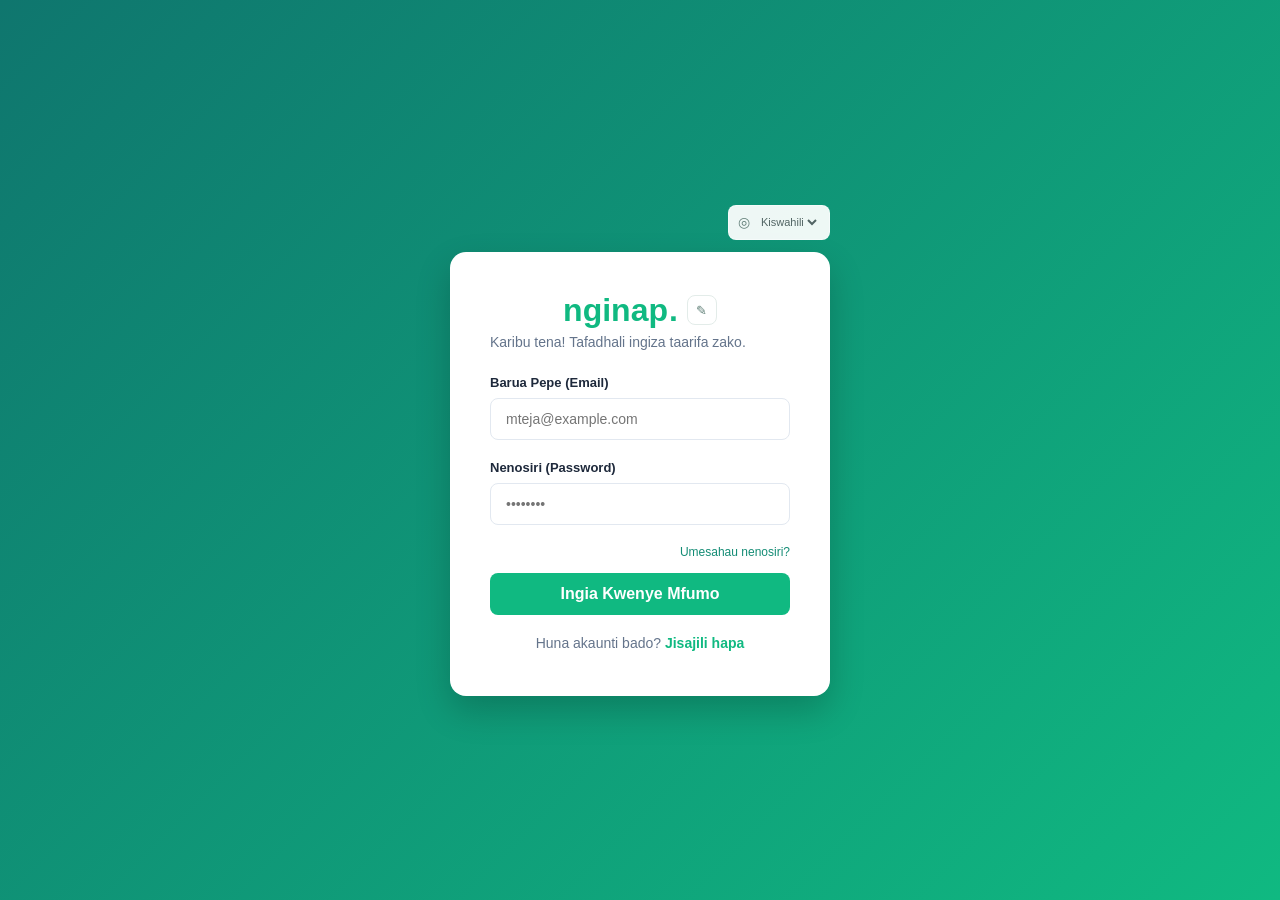
==== dashbord.html @ a38a0522 "first commit" ====
<!DOCTYPE html>
<html lang="sw">
<head>
    <meta charset="UTF-8">
    <meta name="viewport" content="width=device-width, initial-scale=1.0">
    <title>Usimamizi wa Guest House - Nginap</title>
    <link rel="stylesheet" href="style.css">
</head>
<body class="dashboard-body">
    <div class="app-layout">
        <aside class="sidebar">
            <div class="sidebar-top">
                <a class="sidebar-brand" href="#overview"><span class="brand-mark" data-brand-mark>N</span><span><span data-brand-name>nginap</span><small data-brand-category>GUEST HOUSE</small></span></a>
                <div class="sidebar-controls">
                    <button class="brand-edit-button" type="button" data-open-brand-dialog aria-label="Badilisha jina la guest house" title="Badilisha jina la guest house">✎</button>
                    <label class="language-switcher"><span aria-hidden="true">◎</span><select data-language-switch aria-label="Chagua lugha"><option value="sw">Kiswahili</option><option value="en">English</option></select></label>
                    <button id="menu-toggle" class="menu-toggle" type="button" aria-label="Fungua menyu" aria-controls="main-menu" aria-expanded="false">
                        <span></span><span></span><span></span>
                    </button>
                </div>
            </div>
            <p class="menu-caption">MENYU KUU</p>
            <nav id="main-menu" class="sidebar-menu" aria-label="Menyu kuu">
                <a class="nav-link active" href="#overview" data-view="overview"><span>⌂</span> Muhtasari</a>
                <a class="nav-link" href="#bookings" data-view="bookings"><span>▦</span> Booking</a>
                <a class="nav-link" href="#rooms" data-view="rooms"><span>▤</span> Vyumba</a>
                <a class="nav-link" href="#guests" data-view="guests"><span>♙</span> Wageni</a>
                <a class="nav-link" href="#reports" data-view="reports"><span>▥</span> Ripoti</a>
            </nav>
            <div class="sidebar-bottom">
                <div class="sidebar-help"><span>✦</span><strong>Usimamizi rahisi,<br>ukarimu bora.</strong></div>
                <button onclick="logout()" class="btn-logout"><span>↪</span> Toka kwenye mfumo</button>
            </div>
        </aside>

        <main class="main-content">
            <header class="top-navbar">
                <div class="mobile-brand"><span data-brand-name>nginap</span><span>.</span></div>
                <div class="welcome-copy"><span id="greeting">Hujambo 👋</span><small>Huu hapa muhtasari wa guest house yako.</small></div>
                <div class="user-profile"><div class="avatar">N</div><div class="user-info"><strong>Msimamizi</strong><small>Usimamizi</small></div></div>
            </header>

            <div id="dashboard-message" class="dashboard-message" role="status" aria-live="polite" hidden></div>

            <section class="view-panel active" id="view-overview">
                <div class="page-heading">
                    <div><span class="eyebrow">DASHBOARD</span><h1>Muhtasari</h1><p>Angalia hali ya shughuli za guest house yako.</p></div>
                    <button class="btn-create" type="button" data-action="new-booking"><span>＋</span> Booking mpya</button>
                </div>
                <div class="dashboard-summary">
                    <article class="summary-card"><div class="stat-icon teal">▤</div><div><span>Vyumba vyote</span><strong id="room-count">—</strong></div><small id="room-stat-note">Vilivyosajiliwa</small></article>
                    <article class="summary-card"><div class="stat-icon green">✓</div><div><span>Vyumba vilivyo wazi</span><strong id="available-count">—</strong></div><small>Viko tayari kupokea wageni</small></article>
                    <article class="summary-card"><div class="stat-icon amber">▦</div><div><span>Booking zinazoendelea</span><strong id="booking-count">—</strong></div><small>Hazijafanyiwa checkout</small></article>
                    <article class="summary-card"><div class="stat-icon violet">♙</div><div><span>Wageni waliosajiliwa</span><strong id="guest-count">—</strong></div><small>Jumla ya wageni</small></article>
                </div>
                <div class="section-heading"><div><h2>Booking za hivi karibuni</h2><p>Muhtasari wa nafasi zilizowekwa</p></div><button class="text-button" data-navigate="bookings">Tazama zote <span>→</span></button></div>
                <div id="recent-bookings" class="data-card"></div>
                <div class="section-heading room-heading"><div><h2>Vyumba</h2><p>Hali ya vyumba vyako kwa sasa</p></div><button class="text-button" data-navigate="rooms">Simamia vyumba <span>→</span></button></div>
                <div id="overview-rooms" class="overview-room-grid"></div>
            </section>

            <section class="view-panel" id="view-bookings">
                <div class="page-heading">
                    <div><span class="eyebrow">USIMAMIZI</span><h1>Bookings</h1><p>Fuatilia nafasi na malazi ya wageni.</p></div>
                    <button class="btn-create" data-action="new-booking"><span>＋</span> Booking mpya</button>
                </div>
                <div class="toolbar">
                    <label class="search-control"><span>⌕</span><input class="search-input" data-search="bookings" type="search" placeholder="Tafuta mgeni au chumba..."></label>
                    <select id="booking-status-filter" class="select-control" aria-label="Chuja booking kwa hali">
                        <option value="">Hali zote</option><option>Confirmed</option><option>Checked-In</option><option>Completed</option><option>Cancelled</option>
                    </select>
                </div>
                <div id="bookings-table" class="data-card table-card"></div>
            </section>

            <section class="view-panel" id="view-rooms">
                <div class="page-heading">
                    <div><span class="eyebrow">MALAZI</span><h1>Vyumba</h1><p>Ongeza vyumba na sasisha taarifa zake.</p></div>
                    <button class="btn-create" data-action="new-room"><span>＋</span> Ongeza chumba</button>
                </div>
                <div class="toolbar">
                    <label class="search-control"><span>⌕</span><input class="search-input" data-search="rooms" type="search" placeholder="Tafuta namba au aina ya chumba..."></label>
                    <select id="room-status-filter" class="select-control" aria-label="Chuja vyumba kwa hali"><option value="">Vyumba vyote</option><option value="available">Vilivyo wazi</option><option value="occupied">Vilivyochukuliwa</option></select>
                </div>
                <div id="rooms-grid" class="rooms-grid"></div>
            </section>

            <section class="view-panel" id="view-guests">
                <div class="page-heading">
                    <div><span class="eyebrow">WATEJA</span><h1>Wageni</h1><p>Taarifa za wageni waliosajiliwa kwenye mfumo.</p></div>
                    <button class="btn-create" data-action="new-guest"><span>＋</span> Sajili mgeni</button>
                </div>
                <div class="toolbar"><label class="search-control"><span>⌕</span><input class="search-input" data-search="guests" type="search" placeholder="Tafuta jina, simu au barua pepe..."></label></div>
                <div id="guests-table" class="data-card table-card"></div>
            </section>

            <section class="view-panel" id="view-reports">
                <div class="page-heading">
                    <div><span class="eyebrow">UCHAMBUZI</span><h1>Ripoti</h1><p>Chunguza bookings kwa siku, wiki, mwezi au mwaka.</p></div>
                    <button id="download-report" class="btn-create" type="button"><span>↓</span> Pakua PDF</button>
                </div>
                <div class="report-filters data-card">
                    <label for="report-period">Kipindi cha ripoti</label>
                    <select id="report-period" class="select-control">
                        <option value="daily">Siku</option><option value="weekly">Wiki</option>
                        <option value="monthly" selected>Mwezi</option><option value="yearly">Mwaka</option>
                    </select>
                    <label for="report-date">Chagua tarehe</label>
                    <input id="report-date" class="select-control" type="date">
                    <span id="report-range" class="report-range"></span>
                </div>
                <div id="report-message" class="dashboard-message report-message" role="status" aria-live="polite" hidden></div>
                <div class="dashboard-summary report-summary">
                    <article class="summary-card"><div class="stat-icon teal">▦</div><div><span>Jumla ya bookings</span><strong id="report-booking-count">—</strong></div><small>Kwa kipindi kilichochaguliwa</small></article>
                    <article class="summary-card"><div class="stat-icon violet">♙</div><div><span>Wageni tofauti</span><strong id="report-guest-count">—</strong></div><small>Waliofanya booking</small></article>
                    <article class="summary-card"><div class="stat-icon green">↗</div><div><span>Thamani ya booking zisizoghairiwa</span><strong id="report-value">—</strong></div><small>Thamani ya nafasi, si malipo yaliyothibitishwa</small></article>
                    <article class="summary-card"><div class="stat-icon amber">✓</div><div><span>Booking zilizokamilika</span><strong id="report-completed-count">—</strong></div><small>Checkout imefanyika</small></article>
                </div>
                <section class="report-chart-card data-card">
                    <div class="section-heading"><div><h2>Shughuli kwa kipindi</h2><p>Idadi ya booking katika kila siku au mwezi</p></div><span class="chart-legend"><i></i> Bookings</span></div>
                    <div id="report-chart" class="report-chart" aria-label="Chati ya bookings"></div>
                </section>
                <div class="section-heading"><div><h2>Bookings za kipindi</h2><p>Rekodi zote zinazoingia kwenye tarehe ulizochagua.</p></div></div>
                <div id="report-bookings" class="data-card table-card"></div>
            </section>

            <footer class="app-footer"><span>nginap.</span> Mfumo wa usimamizi wa malazi <span id="footer-date"></span></footer>
        </main>
    </div>

    <dialog id="record-dialog" class="booking-dialog">
        <form id="record-form">
            <div class="dialog-heading"><div><span id="dialog-eyebrow" class="eyebrow">TAARIFA</span><h2 id="dialog-title">Ongeza taarifa</h2><p id="dialog-description"></p></div><button class="dialog-close" type="button" data-close-dialog aria-label="Funga">×</button></div>
            <div id="dialog-fields" class="form-grid"></div>
            <p id="form-message" class="msg" role="alert"></p>
            <div class="dialog-actions"><button class="filter-btn" type="button" data-close-dialog>Ghairi</button><button id="form-submit" class="btn-create" type="submit">Hifadhi</button></div>
        </form>
    </dialog>
    <dialog id="detail-dialog" class="booking-dialog detail-dialog">
        <div class="dialog-heading"><div><span class="eyebrow">TAARIFA ZA KINA</span><h2 id="detail-title">Taarifa</h2></div><button class="dialog-close" type="button" data-close-detail aria-label="Funga">×</button></div>
        <div id="detail-content" class="detail-grid"></div>
        <div class="dialog-actions"><button class="btn-create" type="button" data-close-detail>Funga</button></div>
    </dialog>

    <script src="brand.js"></script>
    <script src="i18n.js"></script>
    <script src="api.js"></script>
    <script>
        if (!localStorage.getItem('token')) window.location.replace('index.html');

        const state = { rooms: [], bookings: [], guests: [] };
        const dialog = document.getElementById('record-dialog');
        const recordForm = document.getElementById('record-form');
        const messageBox = document.getElementById('dashboard-message');
        let currentReport = null;
        let reportRequestId = 0;
        let formMode = '';
        let editingId = null;
        let busy = false;

        const escapeHtml = (value) => String(value ?? '').replace(/[&<>"']/g, (char) => ({
            '&': '&amp;', '<': '&lt;', '>': '&gt;', '"': '&quot;', "'": '&#39;'
        })[char]);
        const money = (value) => Number(value || 0).toLocaleString(window.getAppLanguage() === 'en' ? 'en-TZ' : 'sw-TZ');
        const date = (value) => new Date(value).toLocaleDateString(window.getAppLanguage() === 'en' ? 'en-TZ' : 'sw-TZ', { day: 'numeric', month: 'short', year: 'numeric' });
        const roomFor = (id) => state.rooms.find((room) => room.id === id);
        const guestFor = (booking) => booking.customer || state.guests.find((guest) => guest.id === booking.customer_id);
        const activeBooking = (booking) => !['Completed', 'Cancelled'].includes(booking.status);

        function notify(message, isError = false) {
            messageBox.textContent = message;
            messageBox.classList.toggle('error', isError);
            messageBox.hidden = !message;
            if (message && !isError) window.setTimeout(() => { messageBox.hidden = true; }, 4500);
        }

        function showView(name) {
            document.querySelectorAll('.view-panel').forEach((panel) => panel.classList.toggle('active', panel.id === `view-${name}`));
            document.querySelectorAll('.nav-link').forEach((link) => link.classList.toggle('active', link.dataset.view === name));
            if (location.hash !== `#${name}`) history.replaceState(null, '', `#${name}`);
            closeMobileMenu();
        }

        const sidebar = document.querySelector('.sidebar');
        const menuToggle = document.getElementById('menu-toggle');

        function closeMobileMenu() {
            sidebar.classList.remove('menu-open');
            menuToggle.setAttribute('aria-expanded', 'false');
            menuToggle.setAttribute('aria-label', window.getAppLanguage() === 'en' ? 'Open menu' : 'Fungua menyu');
        }

        menuToggle.addEventListener('click', () => {
            const isOpen = sidebar.classList.toggle('menu-open');
            menuToggle.setAttribute('aria-expanded', String(isOpen));
            menuToggle.setAttribute('aria-label', window.getAppLanguage() === 'en'
                ? (isOpen ? 'Close menu' : 'Open menu')
                : (isOpen ? 'Funga menyu' : 'Fungua menyu'));
        });

        document.addEventListener('keydown', (event) => {
            if (event.key === 'Escape') closeMobileMenu();
        });

        document.addEventListener('click', (event) => {
            if (!sidebar.contains(event.target)) closeMobileMenu();
        });

        function tableMarkup(headers, rows, empty) {
            if (!rows.length) return `<div class="empty-state"><span>⌕</span><strong>${empty}</strong></div>`;
            return `<div class="table-scroll"><table><thead><tr>${headers.map((item) => `<th>${item}</th>`).join('')}</tr></thead><tbody>${rows.join('')}</tbody></table></div>`;
        }

        function statusBadge(status) {
            const classes = { Confirmed: 'badge-blue', 'Checked-In': 'badge-green', Completed: 'badge-gray', Cancelled: 'badge-red' };
            const labels = { Confirmed: 'Imethibitishwa', 'Checked-In': 'Mgeni ameingia', Completed: 'Imekamilika', Cancelled: 'Imeghairiwa' };
            return `<span class="status-badge ${classes[status] || 'badge-gray'}"><i></i>${labels[status] || escapeHtml(status)}</span>`;
        }

        function renderOverview() {
            document.getElementById('room-count').textContent = state.rooms.length;
            document.getElementById('available-count').textContent = state.rooms.filter((room) => room.is_available).length;
            document.getElementById('booking-count').textContent = state.bookings.filter(activeBooking).length;
            document.getElementById('guest-count').textContent = state.guests.length;
            const recent = [...state.bookings].sort((a, b) => new Date(b.check_in_date) - new Date(a.check_in_date)).slice(0, 5);
            document.getElementById('recent-bookings').innerHTML = tableMarkup(
                ['MGENI', 'CHUMBA', 'TAREHE', 'JUMLA', 'HALI'],
                recent.map((booking) => {
                    const guest = guestFor(booking);
                    const room = roomFor(booking.room_id);
                    return `<tr><td><span class="person-cell"><span class="table-avatar">${escapeHtml((guest?.full_name || 'M')[0].toUpperCase())}</span><span><strong>${escapeHtml(guest?.full_name || 'Mgeni')}</strong><small>${escapeHtml(guest?.phone_number || '')}</small></span></span></td><td>${escapeHtml(room?.room_number || '—')}</td><td>${date(booking.check_in_date)} – ${date(booking.check_out_date)}</td><td>${money(booking.total_price)}</td><td>${statusBadge(booking.status)}</td></tr>`;
                }), 'Bado hakuna booking zilizosajiliwa.'
            );
            const list = state.rooms.slice(0, 4);
            document.getElementById('overview-rooms').innerHTML = list.length ? list.map((room) => `
                <article class="overview-room-card"><div class="room-art">⌂</div><div class="room-card-copy"><span class="room-type">${escapeHtml(room.room_type)}</span><h3>Chumba ${escapeHtml(room.room_number)}</h3><p>${money(room.price_per_night)} <small>/ usiku</small></p><span class="availability-pill ${room.is_available ? 'is-open' : 'is-busy'}"><i></i>${room.is_available ? 'Kipo wazi' : 'Kimechukuliwa'}</span></div></article>
            `).join('') : '<div class="empty-state"><strong>Hakuna vyumba vilivyosajiliwa bado.</strong></div>';
        }

        function renderBookings() {
            const query = document.querySelector('[data-search="bookings"]').value.trim().toLocaleLowerCase();
            const status = document.getElementById('booking-status-filter').value;
            const filtered = state.bookings.filter((booking) => {
                const guest = guestFor(booking);
                const room = roomFor(booking.room_id);
                return (!status || booking.status === status) && (!query ||
                    (guest?.full_name || '').toLocaleLowerCase().includes(query) ||
                    (room?.room_number || '').toLocaleLowerCase().includes(query));
            }).sort((a, b) => new Date(b.check_in_date) - new Date(a.check_in_date));
            document.getElementById('bookings-table').innerHTML = tableMarkup(
                ['MGENI', 'CHUMBA', 'KUINGIA / KUTOKA', 'JUMLA', 'HALI', 'KITENDO'],
                filtered.map((booking) => {
                    const guest = guestFor(booking);
                    const room = roomFor(booking.room_id);
                    return `<tr><td><span class="person-cell"><span class="table-avatar">${escapeHtml((guest?.full_name || 'M')[0].toUpperCase())}</span><span><strong>${escapeHtml(guest?.full_name || 'Mgeni')}</strong><small>${escapeHtml(guest?.phone_number || '')}</small></span></span></td><td>${escapeHtml(room?.room_number || '—')}<small class="cell-subtitle">${escapeHtml(room?.room_type || '')}</small></td><td>${date(booking.check_in_date)}<small class="cell-subtitle">hadi ${date(booking.check_out_date)}</small></td><td>${money(booking.total_price)}</td><td>${statusBadge(booking.status)}</td><td>${activeBooking(booking) ? `<button class="action-button" data-checkout="${booking.id}">Checkout</button>` : '<span class="muted">—</span>'}</td></tr>`;
                }), 'Hakuna booking inayolingana na utafutaji.'
            );
        }

        function renderRooms() {
            const query = document.querySelector('[data-search="rooms"]').value.trim().toLocaleLowerCase();
            const filter = document.getElementById('room-status-filter').value;
            const rooms = state.rooms.filter((room) =>
                (!filter || (filter === 'available' ? room.is_available : !room.is_available)) &&
                (!query || room.room_number.toLocaleLowerCase().includes(query) || room.room_type.toLocaleLowerCase().includes(query))
            );
            document.getElementById('rooms-grid').innerHTML = rooms.length ? rooms.map((room) => `
                <article class="managed-room-card"><div class="room-art large">⌂<span class="room-number-tag">#${escapeHtml(room.room_number)}</span></div><div class="managed-room-body"><div class="room-title-line"><div><span class="room-type">${escapeHtml(room.room_type)}</span><h3>Chumba ${escapeHtml(room.room_number)}</h3></div><button class="icon-button" aria-label="Angalia chumba" data-view-room="${room.id}">⌕</button><button class="icon-button" aria-label="Hariri chumba" data-edit-room="${room.id}">✎</button></div><p class="room-description">${escapeHtml(room.description || 'Chumba cha wageni')}</p><div class="room-bottom-line"><span class="room-price">${money(room.price_per_night)} <small>/ usiku</small></span><span class="availability-pill ${room.is_available ? 'is-open' : 'is-busy'}"><i></i>${room.is_available ? 'Kipo wazi' : 'Kimechukuliwa'}</span></div><button class="delete-link" data-delete-room="${room.id}" ${state.bookings.some((booking) => booking.room_id === room.id) ? 'disabled title="Chumba kina historia ya booking"' : ''}>Futa chumba</button></div></article>
            `).join('') : '<div class="empty-state"><strong>Hakuna chumba kinacholingana na utafutaji.</strong></div>';
        }

        function renderGuests() {
            const query = document.querySelector('[data-search="guests"]').value.trim().toLocaleLowerCase();
            const guests = state.guests.filter((guest) => [guest.full_name, guest.phone_number, guest.email, guest.id_number].some((value) => (value || '').toLocaleLowerCase().includes(query)));
            document.getElementById('guests-table').innerHTML = tableMarkup(
                ['MGENI', 'SIMU', 'BARUA PEPE', 'KITAMBULISHO', 'ANAKOTOKA', 'KITENDO'],
                guests.map((guest) => `<tr><td><span class="person-cell"><span class="table-avatar">${escapeHtml(guest.full_name[0].toUpperCase())}</span><span><strong>${escapeHtml(guest.full_name)}</strong><small>Mgeni #${guest.id}</small></span></span></td><td>${escapeHtml(guest.phone_number)}</td><td>${escapeHtml(guest.email || '—')}</td><td>${escapeHtml(guest.id_number || '—')}</td><td>${escapeHtml(guest.origin || '—')}</td><td><button class="icon-button" aria-label="Angalia mgeni" data-view-guest="${guest.id}">⌕</button> <button class="icon-button" aria-label="Hariri mgeni" data-edit-guest="${guest.id}">✎</button> <button class="delete-link" data-delete-guest="${guest.id}" ${state.bookings.some((booking) => booking.customer_id === guest.id) ? 'disabled title="Mgeni ana historia ya booking"' : ''}>Futa</button></td></tr>`),
                'Bado hakuna wageni waliosajiliwa.'
            );
        }

        function reportPeriodName(period) {
            return {
                daily: window.getAppLanguage() === 'en' ? 'Day' : 'Siku',
                weekly: window.getAppLanguage() === 'en' ? 'Week' : 'Wiki',
                monthly: window.getAppLanguage() === 'en' ? 'Month' : 'Mwezi',
                yearly: window.getAppLanguage() === 'en' ? 'Year' : 'Mwaka'
            }[period];
        }

        function renderReport(report) {
            currentReport = report;
            const summary = report.summary;
            document.getElementById('report-range').textContent =
                `${reportPeriodName(report.period)}: ${date(report.date_from)} – ${date(report.date_to)}`;
            document.getElementById('report-booking-count').textContent = summary.booking_count;
            document.getElementById('report-guest-count').textContent = summary.guest_count;
            document.getElementById('report-value').textContent = money(summary.booking_value);
            document.getElementById('report-completed-count').textContent = summary.completed_count;

            const maxCount = Math.max(...report.series.map((point) => point.booking_count), 1);
            document.getElementById('report-chart').innerHTML = report.series.map((point) => {
                const height = point.booking_count ? Math.max(5, Math.round(point.booking_count / maxCount * 100)) : 2;
                const label = report.period === 'yearly'
                    ? new Date(`${point.label}-01T00:00:00`).toLocaleDateString(window.getAppLanguage() === 'en' ? 'en-TZ' : 'sw-TZ', { month: 'short' })
                    : report.period === 'daily'
                        ? (window.getAppLanguage() === 'en' ? 'Day' : 'Siku')
                        : new Date(`${point.label}T00:00:00`).toLocaleDateString(window.getAppLanguage() === 'en' ? 'en-TZ' : 'sw-TZ', { day: 'numeric' });
                return `<div class="chart-column" title="${escapeHtml(point.label)}: ${point.booking_count} booking, thamani ${money(point.booking_value)}"><strong>${point.booking_count || ''}</strong><div class="chart-track"><span style="height:${height}%"></span></div><small>${escapeHtml(label)}</small></div>`;
            }).join('');

            document.getElementById('report-bookings').innerHTML = tableMarkup(
                ['TAREHE YA KUINGIA', 'MGENI', 'SIMU', 'CHUMBA', 'HALI', 'THAMANI'],
                report.bookings.map((booking) => `<tr><td>${date(booking.check_in_date)}<small class="cell-subtitle">Hadi ${date(booking.check_out_date)}</small></td><td><strong>${escapeHtml(booking.guest_name)}</strong></td><td>${escapeHtml(booking.guest_phone)}</td><td>${escapeHtml(booking.room_number)}<small class="cell-subtitle">${escapeHtml(booking.room_type)}</small></td><td>${statusBadge(booking.status)}</td><td>${money(booking.total_price)}</td></tr>`),
                'Hakuna booking katika kipindi hiki.'
            );
        }

        async function loadReport() {
            const requestId = ++reportRequestId;
            const period = document.getElementById('report-period').value;
            const referenceDate = document.getElementById('report-date').value;
            const message = document.getElementById('report-message');
            currentReport = null;
            document.getElementById('download-report').disabled = true;
            message.hidden = true;
            document.getElementById('report-bookings').innerHTML = '<div class="empty-state"><strong>Inapakia ripoti...</strong></div>';
            try {
                const report = await apiRequest(`/reports/?period=${encodeURIComponent(period)}&reference_date=${encodeURIComponent(referenceDate)}`);
                if (requestId === reportRequestId) {
                    renderReport(report);
                    document.getElementById('download-report').disabled = false;
                }
            } catch (error) {
                if (requestId !== reportRequestId) return;
                message.textContent = error.message;
                message.classList.add('error');
                message.hidden = false;
                document.getElementById('download-report').disabled = true;
                document.getElementById('report-bookings').innerHTML = '<div class="empty-state"><strong>Imeshindikana kupakia ripoti.</strong></div>';
            }
        }

        function renderAll() {
            renderOverview();
            renderBookings();
            renderRooms();
            renderGuests();
        }

        async function loadData() {
            try {
                const [rooms, bookings, guests] = await Promise.all([
                    apiRequest('/rooms/?limit=100'),
                    apiRequest('/bookings/?limit=100'),
                    apiRequest('/customers/?limit=100')
                ]);
                state.rooms = rooms;
                state.bookings = bookings;
                state.guests = guests;
                renderAll();
                if (document.getElementById('view-reports').classList.contains('active')) loadReport();
            } catch (error) {
                notify(error.message, true);
                document.querySelectorAll('.data-card').forEach((element) => {
                    if (!element.innerHTML.trim()) element.innerHTML = '<div class="empty-state"><strong>Imeshindikana kupakia taarifa.</strong></div>';
                });
            }
        }

        const field = (name, label, type = 'text', value = '', required = false, options = null) => {
            const id = `field-${name}`;
            const attr = required ? 'required' : '';
            const control = options
                ? `<select id="${id}" name="${name}" ${attr}>${options.map((item) => `<option value="${escapeHtml(item.value)}" ${String(item.value) === String(value) ? 'selected' : ''}>${escapeHtml(item.label)}</option>`).join('')}</select>`
                : `<input id="${id}" name="${name}" type="${type}" value="${escapeHtml(value)}" ${attr} ${type === 'number' ? 'min="0" step="0.01"' : ''}>`;
            return `<div class="input-group"><label for="${id}">${label}</label>${control}</div>`;
        };

        function openForm(mode, record = null) {
            formMode = mode;
            editingId = record?.id ?? null;
            const fields = document.getElementById('dialog-fields');
            const title = document.getElementById('dialog-title');
            const description = document.getElementById('dialog-description');
            document.getElementById('form-message').textContent = '';
            recordForm.reset();
            if (mode === 'room') {
                title.textContent = record ? 'Hariri chumba' : 'Ongeza chumba';
                description.textContent = 'Jaza taarifa za chumba na bei ya malazi.';
                fields.innerHTML = field('room_number', 'Namba ya chumba', 'text', record?.room_number || '', true)
                    + field('room_type', 'Aina ya chumba', 'text', record?.room_type || '', true)
                    + field('price_per_night', 'Bei kwa usiku', 'number', record?.price_per_night ?? '', true)
                    + field('description', 'Maelezo', 'text', record?.description || '')
                    + (record ? field('is_available', 'Hali ya upatikanaji', 'select', String(record.is_available), false, [{ value: 'true', label: 'Kipo wazi' }, { value: 'false', label: 'Kimechukuliwa' }]) : '');
            } else if (mode === 'guest') {
                title.textContent = record ? 'Hariri taarifa za mgeni' : 'Sajili mgeni';
                description.textContent = 'Weka taarifa za mawasiliano ya mgeni.';
                fields.innerHTML = field('full_name', 'Jina kamili', 'text', record?.full_name || '', true)
                    + field('phone_number', 'Namba ya simu', 'tel', record?.phone_number || '', true)
                    + field('email', 'Barua pepe', 'email', record?.email || '')
                    + field('id_number', 'Namba ya kitambulisho', 'text', record?.id_number || '')
                    + field('origin', 'Anakotoka', 'text', record?.origin || '')
                    + field('destination', 'Anakoelekea', 'text', record?.destination || '')
                    + field('occupation', 'Kazi', 'text', record?.occupation || '');
            } else if (mode === 'booking') {
                title.textContent = 'Booking mpya';
                description.textContent = 'Chagua mgeni, chumba na tarehe za kukaa.';
                const openRooms = state.rooms.filter((room) => room.is_available);
                fields.innerHTML = field('customer_id', 'Mgeni', 'select', '', true, state.guests.map((guest) => ({ value: guest.id, label: `${guest.full_name} · ${guest.phone_number}` })))
                    + field('room_id', 'Chumba', 'select', '', true, openRooms.map((room) => ({ value: room.id, label: `${room.room_number} · ${room.room_type} · ${money(room.price_per_night)} / usiku` })))
                    + field('check_in_date', 'Tarehe ya kuingia', 'date', '', true)
                    + field('check_out_date', 'Tarehe ya kutoka', 'date', '', true);
                if (!state.guests.length) document.getElementById('form-message').textContent = 'Sajili mgeni kwanza kabla ya kutengeneza booking.';
                if (!openRooms.length) document.getElementById('form-message').textContent = 'Hakuna chumba kilicho wazi kwa sasa.';
            }
            document.getElementById('form-submit').textContent = mode === 'booking' ? 'Hifadhi booking' : 'Hifadhi taarifa';
            dialog.showModal();
            const checkIn = document.getElementById('field-check_in_date');
            const checkOut = document.getElementById('field-check_out_date');
            if (checkIn && checkOut) {
                const today = new Date();
                const localToday = new Date(today.getTime() - today.getTimezoneOffset() * 60000).toISOString().slice(0, 10);
                checkIn.min = localToday;
                checkIn.addEventListener('change', () => { checkOut.min = checkIn.value; });
            }
        }

        async function submitForm(event) {
            event.preventDefault();
            const data = Object.fromEntries(new FormData(recordForm));
            const error = document.getElementById('form-message');
            if (busy) return;
            if (formMode === 'booking' && data.check_out_date <= data.check_in_date) {
                error.textContent = 'Tarehe ya kutoka lazima iwe baada ya tarehe ya kuingia.';
                return;
            }
            let path;
            let method;
            if (formMode === 'room') {
                path = `/rooms/${editingId || ''}`;
                method = editingId ? 'PUT' : 'POST';
                data.price_per_night = Number(data.price_per_night);
                if (editingId) data.is_available = data.is_available === 'true';
            } else if (formMode === 'guest') {
                path = `/customers/${editingId || ''}`;
                method = editingId ? 'PUT' : 'POST';
                for (const key of ['email', 'id_number', 'origin', 'destination', 'occupation']) data[key] = data[key] || null;
            } else {
                path = '/bookings/';
                method = 'POST';
                data.room_id = Number(data.room_id);
                data.customer_id = Number(data.customer_id);
                data.check_in_date += 'T12:00:00';
                data.check_out_date += 'T12:00:00';
            }
            busy = true;
            const submit = document.getElementById('form-submit');
            submit.disabled = true;
            submit.textContent = 'Inahifadhi...';
            try {
                await apiRequest(path, { method, body: JSON.stringify(data) });
                dialog.close();
                notify(formMode === 'booking' ? 'Booking imehifadhiwa kikamilifu.' : 'Taarifa zimehifadhiwa kikamilifu.');
                await loadData();
            } catch (requestError) {
                error.textContent = requestError.message;
            } finally {
                busy = false;
                submit.disabled = false;
                submit.textContent = formMode === 'booking' ? 'Hifadhi booking' : 'Hifadhi taarifa';
            }
        }

        async function deleteRecord(kind, id) {
            const isRoom = kind === 'room';
            const record = (isRoom ? state.rooms : state.guests).find((item) => item.id === id);
            const hasBookings = state.bookings.some((booking) => isRoom
                ? booking.room_id === id
                : booking.customer_id === id);
            if (hasBookings) {
                notify('Rekodi yenye historia ya booking haiwezi kufutwa.', true);
                return;
            }
            const label = isRoom ? `chumba ${record?.room_number}` : `mgeni ${record?.full_name}`;
            if (!window.confirm(`Una uhakika unataka kufuta ${label}?`)) return;
            try {
                await apiRequest(`/${isRoom ? 'rooms' : 'customers'}/${id}`, { method: 'DELETE' });
                notify(`${isRoom ? 'Chumba' : 'Mgeni'} amefutwa.`);
                await loadData();
            } catch (error) {
                notify(error.message, true);
            }
        }

        async function checkout(id) {
            if (!window.confirm('Unathibitisha kufanya checkout ya booking hii?')) return;
            try {
                await apiRequest(`/bookings/${id}/checkout`, { method: 'POST' });
                notify('Checkout imekamilika. Chumba sasa kipo wazi.');
                await loadData();
            } catch (error) {
                notify(error.message, true);
            }

            async function viewRecord(kind, id) {
                const isRoom = kind === 'room';
                try {
                    const record = await apiRequest(`/${isRoom ? 'rooms' : 'customers'}/${id}`);
                    const labels = isRoom
                        ? { room_number: 'Namba ya chumba', room_type: 'Aina ya chumba', price_per_night: 'Bei kwa usiku', is_available: 'Hali', description: 'Maelezo' }
                        : { full_name: 'Jina kamili', phone_number: 'Namba ya simu', email: 'Barua pepe', id_number: 'Kitambulisho', origin: 'Anakotoka', destination: 'Anakoelekea', occupation: 'Kazi' };
                    document.getElementById('detail-title').textContent = isRoom ? `Chumba ${record.room_number}` : record.full_name;
                    document.getElementById('detail-content').innerHTML = Object.entries(labels).map(([key, label]) => {
                        let value = record[key];
                        if (key === 'is_available') value = value ? 'Kipo wazi' : 'Kimechukuliwa';
                        if (key === 'price_per_night') value = `${money(value)} kwa usiku`;
                        return `<div class="detail-item"><span>${label}</span><strong>${escapeHtml(value || 'Haijawekwa')}</strong></div>`;
                    }).join('');
                    document.getElementById('detail-dialog').showModal();
                } catch (error) {
                    notify(error.message, true);
                }
            }
        }

        document.querySelectorAll('.nav-link').forEach((link) => link.addEventListener('click', () => {
            showView(link.dataset.view);
            if (link.dataset.view === 'reports') loadReport();
        }));
        document.querySelectorAll('[data-navigate]').forEach((button) => button.addEventListener('click', () => {
            showView(button.dataset.navigate);
            if (button.dataset.navigate === 'reports') loadReport();
        }));
        document.querySelectorAll('[data-action]').forEach((button) => button.addEventListener('click', () => {
            const action = button.dataset.action;
            if (action === 'new-room') openForm('room');
            if (action === 'new-guest') openForm('guest');
            if (action === 'new-booking') openForm('booking');
        }));
        document.querySelectorAll('[data-close-dialog]').forEach((button) => button.addEventListener('click', () => dialog.close()));
        document.querySelectorAll('[data-close-detail]').forEach((button) => button.addEventListener('click', () => document.getElementById('detail-dialog').close()));
        document.querySelectorAll('.search-input').forEach((input) => input.addEventListener('input', () => {
            if (input.dataset.search === 'rooms') renderRooms();
            if (input.dataset.search === 'guests') renderGuests();
            if (input.dataset.search === 'bookings') renderBookings();
        }));
        document.getElementById('booking-status-filter').addEventListener('change', renderBookings);
        document.getElementById('room-status-filter').addEventListener('change', renderRooms);
        document.getElementById('report-period').addEventListener('change', loadReport);
        document.getElementById('report-date').addEventListener('change', loadReport);
        document.querySelector('[data-language-switch]').addEventListener('change', (event) => {
            window.setAppLanguage(event.target.value);
            renderAll();
            if (currentReport) renderReport(currentReport);
            document.getElementById('footer-date').textContent = new Date().toLocaleDateString(window.getAppLanguage() === 'en' ? 'en-TZ' : 'sw-TZ', { day: 'numeric', month: 'long', year: 'numeric' });
        });
        document.getElementById('download-report').addEventListener('click', async () => {
            if (!currentReport) {
                notify('Chagua kipindi na subiri ripoti ipakie kabla ya kupakua.', true);
                return;
            }
            const period = document.getElementById('report-period').value;
            const referenceDate = document.getElementById('report-date').value;
            const button = document.getElementById('download-report');
            button.disabled = true;
            button.textContent = 'Inatengeneza PDF...';
            try {
                const filename = `nginap-ripoti-${period}-${currentReport.date_from}.pdf`;
                await apiDownload(`/reports/pdf?period=${encodeURIComponent(period)}&reference_date=${encodeURIComponent(referenceDate)}&language=${encodeURIComponent(window.getAppLanguage())}`, filename);
            } catch (error) {
                notify(error.message, true);
            } finally {
                button.disabled = false;
                button.innerHTML = '<span>↓</span> Pakua PDF';
            }
        });
        recordForm.addEventListener('submit', submitForm);
        document.addEventListener('click', (event) => {
            const target = event.target.closest('button');
            if (!target) return;
            if (target.dataset.checkout) checkout(Number(target.dataset.checkout));
            if (target.dataset.viewRoom) viewRecord('room', Number(target.dataset.viewRoom));
            if (target.dataset.viewGuest) viewRecord('guest', Number(target.dataset.viewGuest));
            if (target.dataset.editRoom) openForm('room', state.rooms.find((room) => room.id === Number(target.dataset.editRoom)));
            if (target.dataset.editGuest) openForm('guest', state.guests.find((guest) => guest.id === Number(target.dataset.editGuest)));
            if (target.dataset.deleteRoom) deleteRecord('room', Number(target.dataset.deleteRoom));
            if (target.dataset.deleteGuest) deleteRecord('guest', Number(target.dataset.deleteGuest));
        });

        function logout() {
            localStorage.removeItem('token');
            window.location.href = 'index.html';
        }
        window.logout = logout;
        const hour = new Date().getHours();
        document.getElementById('greeting').textContent = `${hour < 12 ? 'Habari za asubuhi' : hour < 18 ? 'Habari za mchana' : 'Habari za jioni'} 👋`;
        document.getElementById('footer-date').textContent = new Date().toLocaleDateString(window.getAppLanguage() === 'en' ? 'en-TZ' : 'sw-TZ', { day: 'numeric', month: 'long', year: 'numeric' });
        const initialView = location.hash.slice(1);
        const allowedViews = ['overview', 'bookings', 'rooms', 'guests', 'reports'];
        const selectedView = allowedViews.includes(initialView) ? initialView : 'overview';
        showView(selectedView);
        const localToday = new Date();
        document.getElementById('report-date').value = new Date(localToday.getTime() - localToday.getTimezoneOffset() * 60000).toISOString().slice(0, 10);
        loadData();
        if (selectedView === 'reports') loadReport();
    </script>
</body>
</html>
---- style.css ----
:root {
    --primary-green: #0f766e;
    --accent-green: #10b981;
    --bg-light: #f8fafc;
    --sidebar-bg: #ffffff;
    --text-dark: #1e293b;
    --text-muted: #64748b;
    --border-color: #e2e8f0;
}

* {
    box-sizing: border-box;
    margin: 0;
    padding: 0;
    font-family: 'Segoe UI', Tahoma, Geneva, Verdana, sans-serif;
}

/* Auth Pages (Login & Register) Style */
.auth-body {
    background: linear-gradient(135deg, #0f766e 0%, #10b981 100%);
    height: 100vh;
    display: flex;
    justify-content: center;
    align-items: center;
}

.auth-container {
    width: 100%;
    max-width: 420px;
    padding: 20px;
}

.auth-card {
    background: #ffffff;
    padding: 40px;
    border-radius: 16px;
    box-shadow: 0 15px 35px rgba(0, 0, 0, 0.2);
}

.brand-logo h2 {
    font-size: 32px;
    color: var(--text-dark);
    margin-bottom: 5px;
}

.brand-logo h2 span {
    color: var(--accent-green);
}

.brand-logo p {
    color: var(--text-muted);
    font-size: 14px;
    margin-bottom: 25px;
}

.input-group {
    margin-bottom: 20px;
}

.input-group label {
    display: block;
    font-size: 13px;
    font-weight: 600;
    color: var(--text-dark);
    margin-bottom: 8px;
}

.input-group input {
    width: 100%;
    padding: 12px 15px;
    border: 1px solid var(--border-color);
    border-radius: 8px;
    font-size: 14px;
    outline: none;
    transition: all 0.3s;
}

.input-group input:focus {
    border-color: var(--accent-green);
    box-shadow: 0 0 0 3px rgba(16, 185, 129, 0.1);
}

.btn-primary {
    width: 100%;
    padding: 12px;
    background-color: var(--accent-green);
    color: white;
    border: none;
    border-radius: 8px;
    font-size: 16px;
    font-weight: 600;
    cursor: pointer;
    transition: background 0.3s;
}

.btn-primary:hover {
    background-color: #059669;
}

.auth-footer {
    text-align: center;
    margin-top: 20px;
    font-size: 14px;
    color: var(--text-muted);
}

.auth-footer a {
    color: var(--accent-green);
    text-decoration: none;
    font-weight: 600;
}

.msg {
    color: #dc2626;
    text-align: center;
    margin-top: 15px;
    font-size: 14px;
}

/* Dashboard Layout Style (Kama kwenye picha) */
.dashboard-body {
    background-color: var(--bg-light);
    color: var(--text-dark);
}

.app-layout {
    display: flex;
    height: 100vh;
    overflow: hidden;
}

.sidebar {
    width: 240px;
    background: var(--sidebar-bg);
    border-right: 1px solid var(--border-color);
    display: flex;
    flex-direction: column;
}

.sidebar-brand {
    padding: 25px;
    font-size: 24px;
    font-weight: bold;
    color: var(--accent-green);
}

.sidebar-menu {
    list-style: none;
    padding: 0 15px;
    flex-grow: 1;
}

.sidebar-menu li {
    margin-bottom: 5px;
}

.sidebar-menu li a {
    display: block;
    padding: 12px 15px;
    color: var(--text-muted);
    text-decoration: none;
    border-radius: 8px;
    font-weight: 500;
    transition: 0.2s;
}

.sidebar-menu li.active a, .sidebar-menu li a:hover {
    background-color: #ecfdf5;
    color: var(--accent-green);
}

.sidebar-footer {
    padding: 20px;
    border-top: 1px solid var(--border-color);
}

.btn-logout {
    width: 100%;
    padding: 10px;
    background: #fee2e2;
    color: #dc2626;
    border: none;
    border-radius: 6px;
    cursor: pointer;
    font-weight: 600;
}

.main-content {
    flex-grow: 1;
    display: flex;
    flex-direction: column;
    overflow-y: auto;
    padding: 30px;
}

.top-navbar {
    display: flex;
    justify-content: space-between;
    align-items: center;
    margin-bottom: 25px;
}

.search-bar input {
    padding: 10px 15px;
    width: 300px;
    border: 1px solid var(--border-color);
    border-radius: 20px;
    background: #ffffff;
}

.user-profile {
    display: flex;
    align-items: center;
    gap: 15px;
}

.booking-header-section {
    display: flex;
    justify-content: space-between;
    align-items: center;
    margin-bottom: 20px;
}

.booking-title-area h2 {
    font-size: 24px;
    font-weight: bold;
}

.current-date {
    color: var(--text-muted);
    font-size: 14px;
}

.booking-actions {
    display: flex;
    gap: 10px;
    align-items: center;
}

.filter-btn, .filter-tab {
    padding: 8px 15px;
    border: 1px solid var(--border-color);
    background: white;
    border-radius: 6px;
    cursor: pointer;
    font-weight: 500;
}

.filter-tab.active {
    background: #ecfdf5;
    color: var(--accent-green);
    border-color: var(--accent-green);
}

.btn-create {
    background: var(--accent-green);
    color: white;
    border: none;
    padding: 9px 18px;
    border-radius: 6px;
    font-weight: 600;
    cursor: pointer;
}

/* Calendar Grid Styling */
.calendar-grid-container {
    background: white;
    border-radius: 12px;
    border: 1px solid var(--border-color);
    padding: 20px;
}

.calendar-timeline {
    display: grid;
    grid-template-columns: repeat(8, 1fr);
    gap: 10px;
    margin-bottom: 20px;
    border-bottom: 1px solid var(--border-color);
    padding-bottom: 15px;
}

.day-box {
    text-align: center;
    padding: 8px;
    border-radius: 8px;
}

.day-box span {
    display: block;
    font-size: 11px;
    color: var(--text-muted);
}

.day-box strong {
    font-size: 16px;
}

.day-box.active {
    background: var(--accent-green);
    color: white;
}

.day-box.active span {
    color: #e6f4ea;
}

.room-category-title {
    font-weight: bold;
    margin: 15px 0 10px 0;
    color: var(--text-muted);
    font-size: 14px;
}

.room-row {
    display: flex;
    align-items: center;
    gap: 15px;
    margin-bottom: 15px;
}

.room-info-card {
    width: 120px;
    padding: 10px;
    background: #f8fafc;
    border-radius: 8px;
    border: 1px solid var(--border-color);
}

.room-info-card h4 {
    font-size: 14px;
}

.room-info-card small {
    font-size: 11px;
    color: var(--text-muted);
}

.room-slots {
    display: flex;
    gap: 10px;
    flex-grow: 1;
}

.booking-card {
    padding: 10px;
    border-radius: 8px;
    font-size: 12px;
    flex: 1;
    min-width: 150px;
}

.booking-card.green {
    background: #ecfdf5;
    border: 1px solid #a7f3d0;
    color: #065f46;
}

.booking-card.yellow {
    background: #fef3c7;
    border: 1px solid #fde68a;
}

.booking-card.empty {
    background: #f1f5f9;
    border: 1px dashed var(--border-color);
    display: flex;
    justify-content: center;
    align-items: center;
    font-size: 18px;
    color: var(--text-muted);
    cursor: pointer;
    max-width: 50px;
}

.dashboard-summary {
    display: grid;
    grid-template-columns: repeat(3, minmax(0, 1fr));
    gap: 15px;
    margin-bottom: 20px;
}

.summary-card {
    display: flex;
    flex-direction: column;
    gap: 8px;
    padding: 18px 20px;
    background: #fff;
    border: 1px solid var(--border-color);
    border-radius: 10px;
}

.summary-card span,
.loading-message,
.empty-state,
.no-room-bookings {
    color: var(--text-muted);
}

.summary-card strong {
    font-size: 24px;
}

.dashboard-message {
    margin-bottom: 15px;
    padding: 12px 15px;
    color: #065f46;
    background: #ecfdf5;
    border-radius: 8px;
}

.dashboard-message:empty,
.dashboard-message[hidden] {
    display: none;
}

.dashboard-message.error {
    color: #991b1b;
    background: #fee2e2;
}

.room-group + .room-group {
    margin-top: 20px;
}

.room-bookings {
    display: flex;
    flex: 1;
    flex-wrap: wrap;
    gap: 10px;
}

.room-bookings .booking-card {
    flex: 1 1 220px;
}

.room-bookings .booking-card small,
.room-info-card small {
    display: block;
    margin-top: 5px;
}

.availability-open {
    color: #047857;
}

.availability-busy {
    color: #b45309;
}

.no-room-bookings,
.empty-state,
.loading-message {
    padding: 12px 0;
}

.booking-dialog {
    width: min(620px, calc(100% - 30px));
    max-height: calc(100% - 30px);
    margin: auto;
    padding: 26px;
    border: 0;
    border-radius: 14px;
    box-shadow: 0 20px 50px rgba(15, 23, 42, .25);
}

.booking-dialog::backdrop {
    background: rgba(15, 23, 42, .55);
}

.dialog-heading,
.dialog-actions {
    display: flex;
    align-items: center;
    justify-content: space-between;
    gap: 12px;
}

.dialog-heading {
    margin-bottom: 20px;
}

.dialog-heading p {
    margin-top: 5px;
    color: var(--text-muted);
    font-size: 14px;
}

.dialog-close {
    border: 0;
    background: transparent;
    color: var(--text-muted);
    font-size: 28px;
    cursor: pointer;
}

.form-grid {
    display: grid;
    grid-template-columns: repeat(2, minmax(0, 1fr));
    gap: 0 15px;
}

.booking-dialog .input-group {
    margin-bottom: 14px;
}

.booking-dialog .input-group input,
.booking-dialog .input-group select,
.filter-btn {
    min-height: 42px;
}

.dialog-actions {
    justify-content: flex-end;
    margin-top: 10px;
}

.btn-create:disabled {
    cursor: not-allowed;
    opacity: .6;
}

.sr-only {
    position: absolute;
    width: 1px;
    height: 1px;
    overflow: hidden;
    clip: rect(0, 0, 0, 0);
    white-space: nowrap;
}

@media (max-width: 760px) {
    .app-layout {
        height: auto;
        min-height: 100vh;
        overflow: visible;
    }

    .sidebar {
        width: 68px;
        flex-shrink: 0;
    }

    .sidebar-brand {
        padding: 18px 8px;
        font-size: 16px;
        text-align: center;
    }

    .sidebar-menu {
        padding: 0 6px;
    }

    .sidebar-menu li a {
        padding: 10px 4px;
        font-size: 0;
        text-align: center;
    }

    .sidebar-menu li a::first-letter {
        font-size: 20px;
    }

    .sidebar-footer {
        padding: 10px 5px;
    }

    .btn-logout {
        font-size: 0;
    }

    .btn-logout::first-letter {
        font-size: 18px;
    }

    .main-content {
        min-width: 0;
        padding: 18px 12px;
    }

    .top-navbar,
    .booking-header-section {
        align-items: stretch;
        flex-direction: column;
        gap: 15px;
    }

    .search-bar input {
        width: 100%;
    }

    .booking-actions {
        flex-wrap: wrap;
    }

    .dashboard-summary {
        grid-template-columns: 1fr;
        gap: 8px;
    }

    .summary-card {
        padding: 12px 15px;
    }

    .summary-card strong {
        font-size: 20px;
    }

    .room-row {
        align-items: stretch;
        flex-direction: column;
        gap: 8px;
    }

    .room-info-card {
        width: 100%;
    }

    .form-grid {
        grid-template-columns: 1fr;
    }
}

[hidden] {
    display: none !important;
}

.dashboard-body {
    --primary-green: #147d6f;
    --accent-green: #19a88b;
    min-height: 100vh;
    background: #f5f7f8;
    color: #1c2b31;
}

.app-layout {
    min-height: 100vh;
    height: auto;
    overflow: visible;
}

.sidebar {
    position: sticky;
    top: 0;
    width: 248px;
    height: 100vh;
    flex: 0 0 248px;
    padding: 26px 17px 18px;
    background: #fff;
    border-right: 1px solid #e9eeee;
}

.sidebar-brand {
    display: flex;
    align-items: center;
    gap: 11px;
    padding: 0 10px;
    color: #172d31;
    text-decoration: none;
    font-size: 22px;
    font-weight: 750;
    letter-spacing: -.8px;
}

.sidebar-brand small {
    display: block;
    margin-top: 1px;
    color: #9aa8a8;
    font-size: 8px;
    letter-spacing: 1.7px;
}

.brand-mark,
.avatar,
.table-avatar {
    display: inline-grid;
    place-items: center;
    border-radius: 12px;
    background: #e4f5f0;
    color: #178d78;
    font-weight: 750;
}

.brand-mark {
    width: 38px;
    height: 38px;
    border-radius: 12px 12px 12px 4px;
    color: #fff;
    background: linear-gradient(145deg, #21b598, #127a72);
    font-size: 20px;
}

.menu-caption,
.eyebrow {
    color: #9aa6a7;
    font-size: 10px;
    font-weight: 700;
    letter-spacing: 1.5px;
}

.menu-caption {
    margin: 42px 12px 12px;
}

.sidebar-menu {
    display: grid;
    gap: 5px;
    padding: 0;
}

.sidebar-menu .nav-link {
    display: flex;
    align-items: center;
    gap: 13px;
    padding: 12px 13px;
    border-radius: 9px;
    color: #728081;
    font-size: 13px;
    font-weight: 550;
    text-decoration: none;
    transition: .18s ease;
}

.sidebar-menu .nav-link > span {
    width: 20px;
    color: #829091;
    font-size: 19px;
    text-align: center;
}

.sidebar-menu .nav-link.active,
.sidebar-menu .nav-link:hover {
    color: #147d6f;
    background: #eaf6f2;
}

.sidebar-menu .nav-link.active > span {
    color: #168d79;
}

.sidebar-bottom {
    margin-top: auto;
}

.sidebar-help {
    display: flex;
    gap: 10px;
    margin: 15px 2px;
    padding: 15px 12px;
    border: 1px solid #e8eeee;
    border-radius: 10px;
    color: #607071;
    font-size: 12px;
    line-height: 1.5;
}

.sidebar-help > span {
    color: #18a88c;
}

.sidebar .btn-logout {
    display: flex;
    align-items: center;
    gap: 10px;
    padding: 11px 13px;
    color: #6f7c7c;
    background: transparent;
    font-size: 12px;
    text-align: left;
}

.sidebar .btn-logout:hover {
    color: #b33d3d;
    background: #fff1f0;
}

.main-content {
    width: min(100%, 1550px);
    min-width: 0;
    margin: 0 auto;
    padding: 26px clamp(20px, 4vw, 55px) 20px;
}

.top-navbar {
    min-height: 48px;
    margin-bottom: 30px;
}

.welcome-copy > span,
.welcome-copy > small {
    display: block;
}

.welcome-copy > span {
    font-size: 15px;
    font-weight: 700;
}

.welcome-copy > small,
.user-info small {
    margin-top: 4px;
    color: #899596;
    font-size: 11px;
}

.user-profile {
    gap: 10px;
}

.avatar {
    width: 39px;
    height: 39px;
    border-radius: 50%;
    background: #e7f2ee;
}

.user-info strong,
.user-info small {
    display: block;
}

.user-info strong {
    font-size: 12px;
}

.page-heading {
    display: flex;
    align-items: center;
    justify-content: space-between;
    gap: 20px;
    margin-bottom: 24px;
}

.page-heading h1 {
    margin: 5px 0 6px;
    font-size: clamp(25px, 3vw, 32px);
    letter-spacing: -1px;
}

.page-heading p,
.section-heading p {
    color: #829091;
    font-size: 12px;
}

.btn-create {
    min-height: 41px;
    padding: 0 17px;
    border-radius: 8px;
    background: #168b77;
    box-shadow: 0 4px 10px #168b7726;
    font-size: 12px;
    transition: .15s ease;
}

.btn-create:hover {
    background: #0f7564;
    transform: translateY(-1px);
}

.btn-create span {
    margin-right: 4px;
    font-size: 16px;
}

.dashboard-summary {
    grid-template-columns: repeat(4, minmax(0, 1fr));
    gap: 14px;
    margin-bottom: 32px;
}

.summary-card {
    position: relative;
    display: grid;
    grid-template-columns: 42px 1fr;
    align-items: center;
    column-gap: 11px;
    min-height: 105px;
    padding: 17px;
    border: 1px solid #ebeeee;
    border-radius: 11px;
    box-shadow: 0 2px 7px #1c2b3108;
}

.summary-card > div:nth-child(2) span {
    display: block;
    margin-bottom: 5px;
    color: #7b8889;
    font-size: 11px;
}

.summary-card strong {
    font-size: 25px;
    letter-spacing: -.5px;
}

.summary-card > small {
    grid-column: 2;
    margin-top: -8px;
    color: #a1acad;
    font-size: 9px;
}

.stat-icon {
    display: grid;
    grid-row: span 2;
    width: 40px;
    height: 40px;
    place-items: center;
    border-radius: 11px;
    font-size: 17px;
}

.stat-icon.teal { color: #147d80; background: #e5f4f2; }
.stat-icon.green { color: #15966e; background: #e8f6ee; }
.stat-icon.amber { color: #bd8222; background: #fff4df; }
.stat-icon.violet { color: #8267be; background: #f0ecfa; }

.section-heading {
    display: flex;
    align-items: center;
    justify-content: space-between;
    gap: 15px;
    margin: 28px 0 13px;
}

.section-heading h2 {
    margin-bottom: 4px;
    font-size: 16px;
}

.section-heading p {
    font-size: 11px;
}

.text-button {
    border: 0;
    color: #168b77;
    background: transparent;
    font-size: 11px;
    font-weight: 650;
    cursor: pointer;
}

.text-button span {
    margin-left: 5px;
}

.data-card {
    overflow: hidden;
    border: 1px solid #e9eeee;
    border-radius: 11px;
    background: #fff;
    box-shadow: 0 2px 8px #1c2b3108;
}

.table-scroll {
    overflow-x: auto;
}

.data-card table {
    width: 100%;
    border-collapse: collapse;
    text-align: left;
}

.data-card th {
    padding: 12px 16px;
    border-bottom: 1px solid #edf0f0;
    color: #9aa5a6;
    background: #fbfcfc;
    font-size: 9px;
    font-weight: 700;
    letter-spacing: .7px;
    white-space: nowrap;
}

.data-card td {
    padding: 12px 16px;
    border-bottom: 1px solid #f0f2f2;
    color: #536162;
    font-size: 11px;
    white-space: nowrap;
}

.data-card tbody tr:last-child td {
    border-bottom: 0;
}

.person-cell {
    display: flex;
    align-items: center;
    gap: 9px;
}

.person-cell > span:last-child {
    display: grid;
    gap: 3px;
}

.person-cell strong {
    color: #29383a;
    font-size: 11px;
}

.person-cell small,
.cell-subtitle {
    display: block;
    color: #9aa5a6;
    font-size: 10px;
}

.table-avatar {
    width: 31px;
    height: 31px;
    flex: 0 0 31px;
    border-radius: 50%;
    font-size: 11px;
}

.status-badge,
.availability-pill {
    display: inline-flex;
    align-items: center;
    gap: 6px;
    padding: 5px 8px;
    border-radius: 20px;
    font-size: 9px;
    font-weight: 650;
}

.status-badge i,
.availability-pill i {
    width: 6px;
    height: 6px;
    border-radius: 50%;
    background: currentColor;
}

.badge-blue { color: #3975ba; background: #edf4fc; }
.badge-green { color: #16815f; background: #e9f6ef; }
.badge-gray { color: #7c8788; background: #f0f2f2; }
.badge-red { color: #b45050; background: #fff0ef; }

.overview-room-grid,
.rooms-grid {
    display: grid;
    grid-template-columns: repeat(4, minmax(0, 1fr));
    gap: 14px;
}

.overview-room-card,
.managed-room-card {
    overflow: hidden;
    border: 1px solid #e9eeee;
    border-radius: 11px;
    background: #fff;
    box-shadow: 0 2px 8px #1c2b3108;
}

.room-art {
    position: relative;
    display: grid;
    height: 91px;
    place-items: center;
    color: #9bc9be;
    background: linear-gradient(140deg, #eaf4f1, #d9ebe6);
    font-size: 34px;
}

.room-art::before,
.room-art::after {
    position: absolute;
    content: "";
    width: 42px;
    height: 42px;
    border: 1px solid #ffffff80;
    border-radius: 50%;
}

.room-art::after {
    width: 65px;
    height: 65px;
}

.room-card-copy {
    padding: 13px;
}

.room-type {
    color: #168b77;
    font-size: 9px;
    font-weight: 700;
    text-transform: uppercase;
}

.room-card-copy h3,
.managed-room-body h3 {
    margin: 4px 0 8px;
    font-size: 13px;
}

.room-card-copy > p {
    margin-bottom: 10px;
    font-size: 12px;
    font-weight: 700;
}

.room-card-copy > p small,
.room-price small {
    color: #929e9e;
    font-size: 9px;
    font-weight: 400;
}

.availability-pill.is-open { color: #178464; background: #eaf6ef; }
.availability-pill.is-busy { color: #b47a24; background: #fff4df; }

.view-panel {
    display: none;
}

.view-panel.active {
    display: block;
    animation: fade-in .18s ease-out;
}

@keyframes fade-in {
    from { opacity: .55; transform: translateY(3px); }
    to { opacity: 1; transform: translateY(0); }
}

.toolbar {
    display: flex;
    align-items: center;
    gap: 10px;
    margin-bottom: 14px;
}

.search-control {
    display: flex;
    align-items: center;
    gap: 8px;
    width: min(370px, 100%);
    min-height: 39px;
    padding: 0 12px;
    border: 1px solid #e5ebea;
    border-radius: 8px;
    background: white;
    color: #8a9898;
}

.search-control > span {
    font-size: 21px;
}

.search-control input {
    width: 100%;
    border: 0;
    outline: 0;
    color: #273638;
    background: transparent;
    font: inherit;
    font-size: 11px;
}

.select-control {
    min-height: 39px;
    padding: 0 30px 0 12px;
    border: 1px solid #e5ebea;
    border-radius: 8px;
    color: #5b6869;
    background: #fff;
    font: inherit;
    font-size: 11px;
}

.table-card {
    min-height: 120px;
}

.action-button,
.icon-button {
    padding: 7px 9px;
    border: 1px solid #d6eae4;
    border-radius: 6px;
    color: #167c6d;
    background: #f2faf7;
    font: inherit;
    font-size: 10px;
    cursor: pointer;
}

.icon-button {
    width: 31px;
    height: 31px;
    padding: 0;
    font-size: 14px;
}

.action-button:hover,
.icon-button:hover {
    background: #e3f4ee;
}

.delete-link {
    padding: 5px;
    border: 0;
    color: #b45050;
    background: transparent;
    font: inherit;
    font-size: 10px;
    cursor: pointer;
}

.delete-link:disabled {
    color: #adb6b6;
    cursor: not-allowed;
}

.muted {
    color: #a6afaf;
}

.rooms-grid {
    grid-template-columns: repeat(3, minmax(0, 1fr));
}

.room-art.large {
    height: 115px;
    font-size: 42px;
}

.room-number-tag {
    position: absolute;
    z-index: 1;
    top: 10px;
    right: 10px;
    padding: 5px 8px;
    border-radius: 15px;
    color: #55756e;
    background: #ffffffc9;
    font-size: 9px;
}

.managed-room-body {
    padding: 14px;
}

.room-title-line,
.room-bottom-line {
    display: flex;
    align-items: center;
    justify-content: space-between;
    gap: 8px;
}

.room-title-line h3 {
    margin-bottom: 0;
}

.room-description {
    min-height: 16px;
    margin: 10px 0;
    overflow: hidden;
    color: #879394;
    font-size: 10px;
    text-overflow: ellipsis;
    white-space: nowrap;
}

.room-price {
    font-size: 13px;
    font-weight: 700;
}

.delete-link[data-delete-room] {
    margin-top: 11px;
    padding-left: 0;
}

.empty-state {
    display: grid;
    min-height: 120px;
    align-content: center;
    justify-items: center;
    gap: 7px;
    padding: 20px;
    color: #819091;
    font-size: 12px;
    text-align: center;
}

.empty-state > span {
    color: #acc9c1;
    font-size: 23px;
}

.dashboard-message {
    position: fixed;
    z-index: 5;
    top: 18px;
    right: 22px;
    max-width: min(420px, calc(100vw - 32px));
    padding: 13px 18px;
    border: 1px solid #d1eadd;
    border-radius: 9px;
    color: #126b56;
    background: #f0fbf5;
    box-shadow: 0 8px 30px #1c2b3120;
    font-size: 12px;
}

.dashboard-message.error {
    border-color: #f2ceca;
    color: #a33f3f;
    background: #fff4f2;
}

.booking-dialog {
    max-width: 620px;
    padding: 27px;
    border: 1px solid #e7eceb;
}

.booking-dialog .dialog-heading {
    align-items: flex-start;
    margin-bottom: 20px;
}

.dialog-heading h2 {
    margin-top: 4px;
    font-size: 21px;
}

.dialog-heading p {
    font-size: 11px;
}

.booking-dialog .input-group {
    margin-bottom: 12px;
}

.booking-dialog .input-group input,
.booking-dialog .input-group select {
    width: 100%;
    padding: 10px 11px;
    border: 1px solid #e0e8e6;
    border-radius: 7px;
    color: #263537;
    background: #fff;
    font: inherit;
    font-size: 12px;
}

.booking-dialog .input-group label {
    font-size: 11px;
}

.detail-grid {
    display: grid;
    grid-template-columns: repeat(2, minmax(0, 1fr));
    gap: 10px;
}

.detail-item {
    display: grid;
    gap: 6px;
    padding: 12px;
    border: 1px solid #e9eeee;
    border-radius: 8px;
    background: #fbfcfc;
}

.detail-item span {
    color: #899596;
    font-size: 10px;
}

.detail-item strong {
    overflow-wrap: anywhere;
    color: #2b3a3b;
    font-size: 12px;
    font-weight: 600;
}

.booking-dialog .input-group input:focus,
.booking-dialog .input-group select:focus {
    border-color: #42aa91;
    outline: 2px solid #42aa9125;
}

.dialog-close {
    width: 30px;
    height: 30px;
    border-radius: 7px;
    background: #f4f6f6;
    font-size: 22px;
    line-height: 1;
}

.dialog-actions {
    margin-top: 17px;
}

.dialog-actions .filter-btn {
    min-height: 39px;
    border-radius: 7px;
    color: #677576;
    font-size: 11px;
}

.form-grid {
    gap: 0 15px;
}

.msg {
    min-height: 0;
    margin-top: 5px;
}

.app-footer {
    display: flex;
    justify-content: space-between;
    gap: 10px;
    margin-top: 38px;
    padding-top: 15px;
    border-top: 1px solid #e8eded;
    color: #9ba5a5;
    font-size: 10px;
}

.app-footer > span:first-child {
    color: #168b77;
    font-weight: 750;
}

.mobile-brand {
    display: none;
}

.sidebar-top {
    display: flex;
    align-items: center;
    justify-content: space-between;
}

.sidebar-controls {
    display: flex;
    align-items: center;
    gap: 9px;
}

.brand-edit-button {
    display: inline-grid;
    width: 30px;
    height: 30px;
    flex: 0 0 auto;
    place-items: center;
    border: 1px solid #e3ece9;
    border-radius: 8px;
    color: #618078;
    background: #fff;
    font-size: 13px;
    cursor: pointer;
    transition: .15s ease;
}

.brand-edit-button:hover {
    border-color: #abd8ca;
    color: #147d6f;
    background: #f1faf6;
}

.brand-heading {
    display: flex;
    align-items: center;
    justify-content: center;
    gap: 9px;
}

.brand-heading h2 {
    display: flex;
    align-items: baseline;
    gap: 1px;
    overflow-wrap: anywhere;
}

.auth-card .brand-edit-button {
    margin-top: -5px;
}

.menu-toggle {
    display: none;
}

.language-switcher {
    display: inline-flex;
    align-items: center;
    gap: 7px;
    min-height: 35px;
    padding: 0 9px;
    border: 1px solid #e3eae8;
    border-radius: 8px;
    color: #64807a;
    background: #fff;
}

.language-switcher > span {
    font-size: 14px;
}

.language-switcher select {
    max-width: 105px;
    border: 0;
    outline: 0;
    color: #526564;
    background: transparent;
    font: inherit;
    font-size: 11px;
    cursor: pointer;
}

.auth-language {
    display: flex;
    justify-content: flex-end;
    margin-bottom: 12px;
}

.brand-dialog {
    width: min(440px, calc(100% - 28px));
}

.brand-dialog .dialog-heading {
    margin-bottom: 17px;
}

.brand-dialog .dialog-heading p {
    max-width: 310px;
    line-height: 1.5;
}

.auth-language .language-switcher {
    border-color: #ffffff70;
    background: #ffffffed;
}

.report-filters {
    display: flex;
    align-items: center;
    gap: 12px;
    margin-bottom: 17px;
    padding: 14px 17px;
}

.report-filters label {
    color: #667475;
    font-size: 11px;
    font-weight: 650;
}

.report-filters .select-control {
    min-width: 120px;
}

.report-filters input[type="date"] {
    min-width: 145px;
}

.report-range {
    margin-left: auto;
    color: #788687;
    font-size: 11px;
}

.report-summary {
    margin-bottom: 17px;
}

.report-summary .summary-card {
    min-height: 98px;
}

.report-summary .summary-card > small {
    font-size: 8px;
}

.report-chart-card {
    padding: 4px 16px 16px;
}

.report-chart-card .section-heading {
    margin: 12px 0 15px;
}

.chart-legend {
    display: inline-flex;
    align-items: center;
    gap: 6px;
    color: #829091;
    font-size: 10px;
}

.chart-legend i {
    width: 8px;
    height: 8px;
    border-radius: 3px;
    background: #168b77;
}

.report-chart {
    display: flex;
    align-items: stretch;
    gap: 5px;
    min-height: 165px;
    overflow-x: auto;
    padding: 5px 3px 0;
}

.chart-column {
    display: grid;
    flex: 1 0 22px;
    grid-template-rows: 18px 1fr 18px;
    justify-items: center;
    min-width: 22px;
    max-width: 70px;
    color: #879394;
    text-align: center;
}

.chart-column > strong {
    color: #738181;
    font-size: 9px;
    font-weight: 550;
}

.chart-track {
    display: flex;
    align-items: flex-end;
    justify-content: center;
    width: 100%;
    height: 120px;
    padding: 0 4px;
    border-bottom: 1px solid #e9eeee;
}

.chart-track > span {
    width: min(22px, 80%);
    min-height: 2px;
    border-radius: 5px 5px 1px 1px;
    background: linear-gradient(180deg, #35b99b, #168b77);
}

.chart-column > small {
    padding-top: 4px;
    color: #8a9697;
    font-size: 8px;
}

.report-message {
    position: static;
    max-width: none;
    margin-bottom: 14px;
}

.report-message.error {
    color: #a33f3f;
}

.report-summary .summary-card:nth-child(3) strong {
    font-size: clamp(16px, 2vw, 23px);
    overflow-wrap: anywhere;
}

@media (max-width: 700px) {
    .report-filters {
        flex-wrap: wrap;
        gap: 8px;
        padding: 12px;
    }

    .report-filters label {
        width: calc(36% - 8px);
    }

    .report-filters .select-control,
    .report-filters input[type="date"] {
        flex: 1;
        min-width: 0;
    }

    .report-range {
        width: 100%;
        margin: 3px 0 0;
    }

    .chart-column {
        flex-basis: 25px;
    }
}

.auth-link-button {
    display: block;
    margin: 0 0 14px auto;
    padding: 0;
    border: 0;
    color: #148c75;
    background: transparent;
    font-size: 12px;
    cursor: pointer;
}

.auth-card form[hidden] {
    display: none !important;
}

.success-message {
    color: #047857;
}

@media (max-width: 1050px) {
    .dashboard-summary,
    .overview-room-grid {
        grid-template-columns: repeat(2, minmax(0, 1fr));
    }

    .rooms-grid {
        grid-template-columns: repeat(2, minmax(0, 1fr));
    }
}

@media (max-width: 700px) {
    .app-layout {
        display: block;
    }

    .sidebar {
        position: sticky;
        z-index: 10;
        top: 0;
        width: 100%;
        height: auto;
        padding: 10px 14px;
        border-right: 0;
        border-bottom: 1px solid #e9eeee;
        box-shadow: 0 3px 12px #1c2b3108;
    }

    .sidebar-top {
        min-height: 38px;
    }

    .sidebar-brand {
        padding: 0;
    }

    .menu-toggle {
        display: flex;
        width: 40px;
        height: 38px;
        flex-direction: column;
        align-items: center;
        justify-content: center;
        gap: 5px;
        border: 1px solid #e3ece9;
        border-radius: 9px;
        background: #fff;
        cursor: pointer;
    }

    .sidebar-controls {
        gap: 7px;
    }

    .sidebar-controls .brand-edit-button {
        width: 34px;
        height: 36px;
    }

    .sidebar-controls .language-switcher {
        min-height: 36px;
        padding: 0 7px;
    }

    .sidebar-controls .language-switcher select {
        max-width: 82px;
        font-size: 10px;
    }

    .menu-toggle span {
        width: 18px;
        height: 2px;
        border-radius: 2px;
        background: #317b6d;
        transition: transform .18s ease, opacity .18s ease;
    }

    .menu-toggle[aria-expanded="true"] span:first-child {
        transform: translateY(7px) rotate(45deg);
    }

    .menu-toggle[aria-expanded="true"] span:nth-child(2) {
        opacity: 0;
    }

    .menu-toggle[aria-expanded="true"] span:last-child {
        transform: translateY(-7px) rotate(-45deg);
    }

    .brand-mark {
        width: 32px;
        height: 32px;
    }

    .menu-caption,
    .sidebar-bottom {
        display: none;
    }

    .sidebar-menu {
        display: none;
        gap: 3px;
        margin-top: 12px;
        padding: 0;
    }

    .sidebar-menu .nav-link {
        gap: 12px;
        min-height: 42px;
        padding: 10px 12px;
        font-size: 13px;
    }

    .sidebar-menu .nav-link > span {
        width: 21px;
        font-size: 18px;
    }

    .sidebar.menu-open .menu-caption {
        display: block;
        margin: 15px 12px 6px;
    }

    .sidebar.menu-open .sidebar-menu {
        display: grid;
    }

    .sidebar.menu-open .sidebar-bottom {
        display: block;
        margin-top: 8px;
    }

    .sidebar.menu-open .sidebar-help {
        display: none;
    }

    .sidebar.menu-open .sidebar .btn-logout,
    .sidebar.menu-open .btn-logout {
        width: 100%;
        min-height: 42px;
        padding: 10px 12px;
        font-size: 12px;
    }

    .sidebar.menu-open .btn-logout::first-letter {
        font-size: inherit;
    }

    .main-content {
        padding: 18px 14px;
    }

    .top-navbar {
        margin-bottom: 24px;
    }

    .welcome-copy > small {
        max-width: 190px;
        line-height: 1.4;
    }

    .user-info {
        display: none;
    }

    .page-heading {
        align-items: flex-start;
        margin-bottom: 18px;
    }

    .sidebar-brand {
        max-width: min(52vw, 230px);
        overflow: hidden;
    }

    .sidebar-brand > span:last-child {
        overflow: hidden;
        text-overflow: ellipsis;
        white-space: nowrap;
    }

    .page-heading .btn-create {
        flex: 0 0 auto;
        padding: 0 11px;
        font-size: 10px;
    }

    .dashboard-summary {
        gap: 9px;
        margin-bottom: 24px;
    }

    .summary-card {
        min-height: 93px;
        padding: 12px 10px;
        column-gap: 7px;
    }

    .summary-card > div:nth-child(2) span {
        font-size: 9px;
    }

    .summary-card strong {
        font-size: 21px;
    }

    .summary-card > small {
        font-size: 8px;
    }

    .stat-icon {
        width: 32px;
        height: 32px;
    }

    .overview-room-grid,
    .rooms-grid {
        grid-template-columns: repeat(2, minmax(0, 1fr));
        gap: 9px;
    }

    .room-art {
        height: 70px;
    }

    .room-art.large {
        height: 83px;
    }

    .room-card-copy,
    .managed-room-body {
        padding: 10px;
    }

    .room-card-copy h3,
    .managed-room-body h3 {
        font-size: 11px;
    }

    .toolbar {
        align-items: stretch;
        flex-wrap: wrap;
    }

    .search-control {
        flex: 1 1 100%;
        width: auto;
    }

    .data-card th,
    .data-card td {
        padding: 10px;
    }
}

@media (max-width: 380px) {
    .overview-room-grid,
    .rooms-grid {
        grid-template-columns: 1fr;
    }

    .detail-grid {
        grid-template-columns: 1fr;
    }

    .page-heading .btn-create {
        max-width: 125px;
        white-space: normal;
    }
}
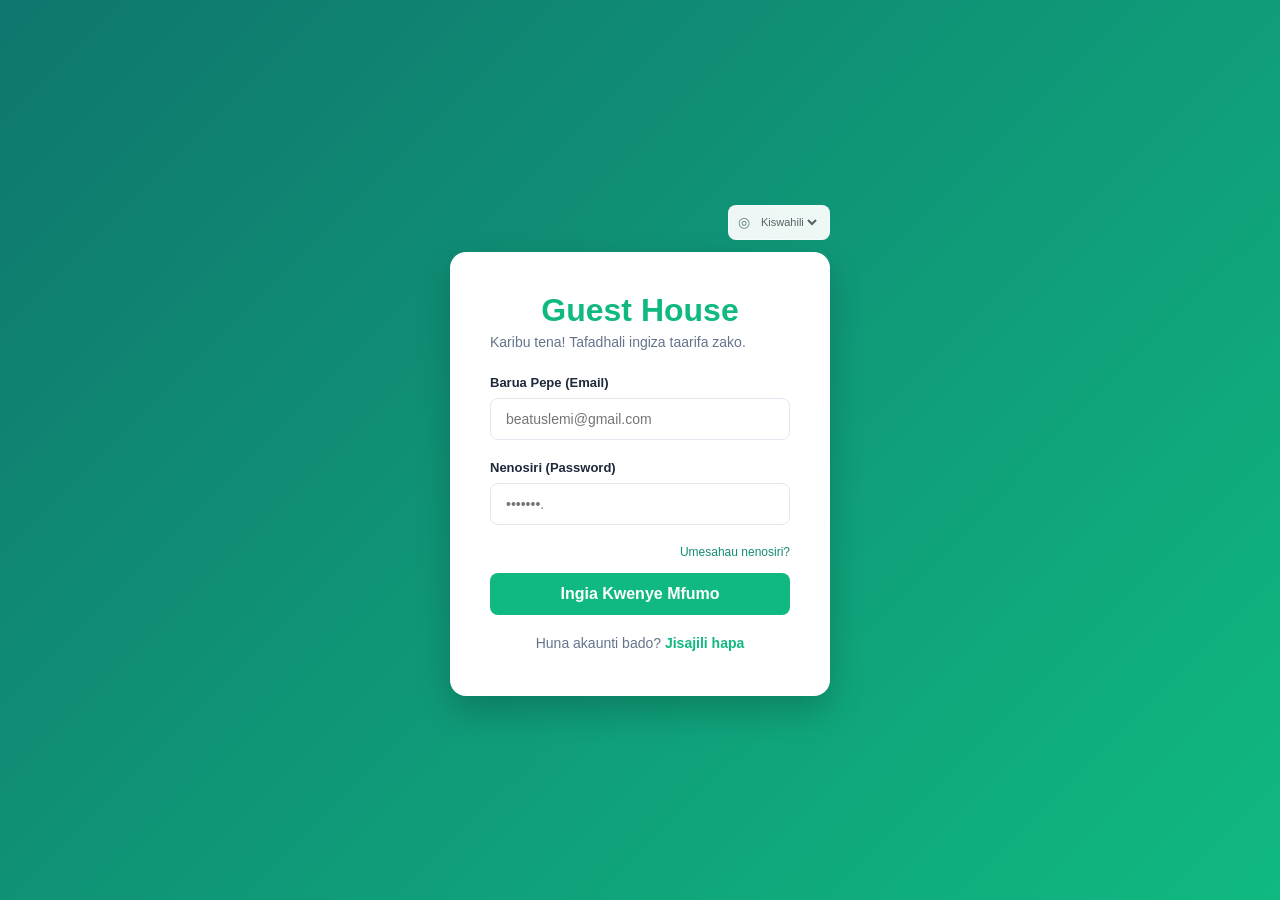
==== commit 5d469450: "frontend page" ====
--- a/dashbord.html
+++ b/dashbord.html
@@ -3,14 +3,14 @@
 <head>
     <meta charset="UTF-8">
     <meta name="viewport" content="width=device-width, initial-scale=1.0">
-    <title>Usimamizi wa Guest House - Nginap</title>
+    <title>Usimamizi wa Guest House</title>
     <link rel="stylesheet" href="style.css">
 </head>
 <body class="dashboard-body">
     <div class="app-layout">
         <aside class="sidebar">
             <div class="sidebar-top">
-                <a class="sidebar-brand" href="#overview"><span class="brand-mark" data-brand-mark>N</span><span><span data-brand-name>nginap</span><small data-brand-category>GUEST HOUSE</small></span></a>
+                <a class="sidebar-brand" href="#overview"><span class="brand-mark" data-brand-mark>G</span><span><span data-brand-name>Guest House</span><small data-brand-category>GUEST HOUSE</small></span></a>
                 <div class="sidebar-controls">
                     <button class="brand-edit-button" type="button" data-open-brand-dialog aria-label="Badilisha jina la guest house" title="Badilisha jina la guest house">✎</button>
                     <label class="language-switcher"><span aria-hidden="true">◎</span><select data-language-switch aria-label="Chagua lugha"><option value="sw">Kiswahili</option><option value="en">English</option></select></label>
@@ -26,6 +26,7 @@
                 <a class="nav-link" href="#rooms" data-view="rooms"><span>▤</span> Vyumba</a>
                 <a class="nav-link" href="#guests" data-view="guests"><span>♙</span> Wageni</a>
                 <a class="nav-link" href="#reports" data-view="reports"><span>▥</span> Ripoti</a>
+                <a id="admin-nav-link" class="nav-link" href="#admin" data-view="admin" hidden><span>♙</span> Admin</a>
             </nav>
             <div class="sidebar-bottom">
                 <div class="sidebar-help"><span>✦</span><strong>Usimamizi rahisi,<br>ukarimu bora.</strong></div>
@@ -35,7 +36,7 @@
 
         <main class="main-content">
             <header class="top-navbar">
-                <div class="mobile-brand"><span data-brand-name>nginap</span><span>.</span></div>
+                <div class="mobile-brand"><span data-brand-name>Guest House</span></div>
                 <div class="welcome-copy"><span id="greeting">Hujambo 👋</span><small>Huu hapa muhtasari wa guest house yako.</small></div>
                 <div class="user-profile"><div class="avatar">N</div><div class="user-info"><strong>Msimamizi</strong><small>Usimamizi</small></div></div>
             </header>
@@ -124,7 +125,27 @@
                 <div id="report-bookings" class="data-card table-card"></div>
             </section>
 
-            <footer class="app-footer"><span>nginap.</span> Mfumo wa usimamizi wa malazi <span id="footer-date"></span></footer>
+            <section class="view-panel" id="view-admin">
+                <div class="page-heading">
+                    <div><span class="eyebrow">SUPER ADMIN</span><h1>Muhtasari wa nyumba</h1><p>Angalia nyumba za wageni, idadi ya vyumba na shughuli za leo.</p></div>
+                </div>
+                <div class="dashboard-summary admin-summary admin-house-summary">
+                    <article class="summary-card"><div class="stat-icon violet">⌂</div><div><span>Nyumba za wageni</span><strong id="admin-house-count">—</strong></div><small>Biashara zilizosajiliwa</small></article>
+                    <article class="summary-card"><div class="stat-icon teal">▤</div><div><span>Vyumba vyote</span><strong id="admin-room-count">—</strong></div><small>Katika nyumba zote</small></article>
+                    <article class="summary-card"><div class="stat-icon green">↗</div><div><span>Booking za kuingia leo</span><strong id="admin-check-in-count">—</strong></div><small>Hazijaghairiwa</small></article>
+                    <article class="summary-card"><div class="stat-icon amber">↙</div><div><span>Booking za kutoka leo</span><strong id="admin-check-out-count">—</strong></div><small>Hazijaghairiwa</small></article>
+                </div>
+                <div id="admin-house-message" class="dashboard-message report-message" role="status" aria-live="polite" hidden></div>
+                <div class="section-heading"><div><h2>Nyumba na shughuli za kila siku</h2><p id="admin-house-page-range">Inapakia taarifa.</p></div></div>
+                <div id="admin-guest-houses-table" class="data-card table-card"></div>
+                <div class="admin-pagination">
+                    <button id="admin-house-previous" class="filter-btn" type="button" disabled>Nyuma</button>
+                    <span id="admin-house-page-label"></span>
+                    <button id="admin-house-next" class="filter-btn" type="button" disabled>Zaidi</button>
+                </div>
+            </section>
+
+            <footer class="app-footer"><span data-brand-name>Guest House</span> · Mfumo wa usimamizi wa malazi <span id="footer-date"></span></footer>
         </main>
     </div>
 
@@ -148,7 +169,7 @@
     <script>
         if (!localStorage.getItem('token')) window.location.replace('index.html');
 
-        const state = { rooms: [], bookings: [], guests: [] };
+        const state = { rooms: [], bookings: [], guests: [], currentUser: null, adminHouseSkip: 0 };
         const dialog = document.getElementById('record-dialog');
         const recordForm = document.getElementById('record-form');
         const messageBox = document.getElementById('dashboard-message');
@@ -314,6 +335,51 @@
                 report.bookings.map((booking) => `<tr><td>${date(booking.check_in_date)}<small class="cell-subtitle">Hadi ${date(booking.check_out_date)}</small></td><td><strong>${escapeHtml(booking.guest_name)}</strong></td><td>${escapeHtml(booking.guest_phone)}</td><td>${escapeHtml(booking.room_number)}<small class="cell-subtitle">${escapeHtml(booking.room_type)}</small></td><td>${statusBadge(booking.status)}</td><td>${money(booking.total_price)}</td></tr>`),
                 'Hakuna booking katika kipindi hiki.'
             );
+        }
+
+        function renderAdminGuestHouses(page) {
+            state.adminHouseSkip = page.skip;
+            document.getElementById('admin-house-count').textContent = page.summary.guesthouse_count.toLocaleString();
+            document.getElementById('admin-room-count').textContent = page.summary.room_count.toLocaleString();
+            document.getElementById('admin-check-in-count').textContent = page.summary.check_ins_today.toLocaleString();
+            document.getElementById('admin-check-out-count').textContent = page.summary.check_outs_today.toLocaleString();
+
+            const first = page.total ? page.skip + 1 : 0;
+            const last = Math.min(page.skip + page.guest_houses.length, page.total);
+            document.getElementById('admin-house-page-range').textContent = `${first}–${last} / ${page.total}`;
+            const pageNumber = Math.floor(page.skip / page.limit) + 1;
+            const pageCount = Math.max(1, Math.ceil(page.total / page.limit));
+            document.getElementById('admin-house-page-label').textContent = `${pageNumber} / ${pageCount}`;
+            document.getElementById('admin-house-previous').disabled = page.skip === 0;
+            document.getElementById('admin-house-next').disabled = page.skip + page.limit >= page.total;
+
+            document.getElementById('admin-guest-houses-table').innerHTML = tableMarkup(
+                ['NYUMBA YA WAGENI', 'MSIMAMIZI', 'VYUMBA', 'WALIOINGIA LEO', 'WANAOTOKA LEO'],
+                page.guest_houses.map((house) => `
+                    <tr>
+                        <td><strong>${escapeHtml(house.guesthouse_name)}</strong><small class="cell-subtitle">${escapeHtml(house.owner_email)}</small></td>
+                        <td>${escapeHtml(house.owner_name)}</td>
+                        <td><strong>${house.room_count}</strong><small class="cell-subtitle">${house.occupied_room_count} vimechukuliwa · ${house.available_room_count} wazi</small></td>
+                        <td>${house.check_ins_today}</td>
+                        <td>${house.check_outs_today}</td>
+                    </tr>
+                `),
+                'Hakuna nyumba za wageni zilizosajiliwa.'
+            );
+        }
+
+        async function loadAdminGuestHouses(skip = 0) {
+            const message = document.getElementById('admin-house-message');
+            message.hidden = true;
+            message.classList.remove('error');
+            try {
+                const page = await apiRequest(`/admin/guest-houses/?skip=${skip}&limit=100`);
+                renderAdminGuestHouses(page);
+            } catch (error) {
+                message.textContent = error.message;
+                message.classList.add('error');
+                message.hidden = false;
+            }
         }
 
         async function loadReport() {
@@ -527,6 +593,9 @@
         document.querySelectorAll('.nav-link').forEach((link) => link.addEventListener('click', () => {
             showView(link.dataset.view);
             if (link.dataset.view === 'reports') loadReport();
+            if (link.dataset.view === 'admin') {
+                loadAdminGuestHouses(state.adminHouseSkip);
+            }
         }));
         document.querySelectorAll('[data-navigate]').forEach((button) => button.addEventListener('click', () => {
             showView(button.dataset.navigate);
@@ -566,7 +635,8 @@
             button.disabled = true;
             button.textContent = 'Inatengeneza PDF...';
             try {
-                const filename = `nginap-ripoti-${period}-${currentReport.date_from}.pdf`;
+                const houseSlug = (window.getGuestHouseName() || 'guest-house').replace(/[^a-z0-9]+/gi, '-').replace(/^-|-$/g, '').toLowerCase();
+                const filename = `${houseSlug || 'guest-house'}-ripoti-${period}-${currentReport.date_from}.pdf`;
                 await apiDownload(`/reports/pdf?period=${encodeURIComponent(period)}&reference_date=${encodeURIComponent(referenceDate)}&language=${encodeURIComponent(window.getAppLanguage())}`, filename);
             } catch (error) {
                 notify(error.message, true);
@@ -579,6 +649,8 @@
         document.addEventListener('click', (event) => {
             const target = event.target.closest('button');
             if (!target) return;
+            if (target.id === 'admin-house-previous') loadAdminGuestHouses(Math.max(0, state.adminHouseSkip - 100));
+            if (target.id === 'admin-house-next') loadAdminGuestHouses(state.adminHouseSkip + 100);
             if (target.dataset.checkout) checkout(Number(target.dataset.checkout));
             if (target.dataset.viewRoom) viewRecord('room', Number(target.dataset.viewRoom));
             if (target.dataset.viewGuest) viewRecord('guest', Number(target.dataset.viewGuest));
@@ -596,14 +668,35 @@
         const hour = new Date().getHours();
         document.getElementById('greeting').textContent = `${hour < 12 ? 'Habari za asubuhi' : hour < 18 ? 'Habari za mchana' : 'Habari za jioni'} 👋`;
         document.getElementById('footer-date').textContent = new Date().toLocaleDateString(window.getAppLanguage() === 'en' ? 'en-TZ' : 'sw-TZ', { day: 'numeric', month: 'long', year: 'numeric' });
-        const initialView = location.hash.slice(1);
-        const allowedViews = ['overview', 'bookings', 'rooms', 'guests', 'reports'];
-        const selectedView = allowedViews.includes(initialView) ? initialView : 'overview';
-        showView(selectedView);
         const localToday = new Date();
         document.getElementById('report-date').value = new Date(localToday.getTime() - localToday.getTimezoneOffset() * 60000).toISOString().slice(0, 10);
-        loadData();
-        if (selectedView === 'reports') loadReport();
+        async function initializeDashboard() {
+            try {
+                state.currentUser = await apiRequest('/auth/me');
+                window.setGuestHouseName(state.currentUser.guesthouse_name || state.currentUser.full_name);
+                if (state.currentUser.is_superuser) {
+                    document.getElementById('admin-nav-link').hidden = false;
+                    document.querySelector('.user-info strong').textContent = 'Super Admin';
+                    document.querySelector('.user-info small').textContent = state.currentUser.email;
+                } else {
+                    document.querySelector('.user-info strong').textContent = state.currentUser.full_name;
+                    document.querySelector('.user-info small').textContent = state.currentUser.email;
+                }
+                const initialView = location.hash.slice(1);
+                const allowedViews = ['overview', 'bookings', 'rooms', 'guests', 'reports'];
+                if (state.currentUser.is_superuser) allowedViews.push('admin');
+                const selectedView = allowedViews.includes(initialView) ? initialView : 'overview';
+                showView(selectedView);
+                await loadData();
+                if (selectedView === 'reports') loadReport();
+                if (selectedView === 'admin') {
+                    loadAdminGuestHouses();
+                }
+            } catch (error) {
+                notify(error.message, true);
+            }
+        }
+        initializeDashboard();
     </script>
 </body>
 </html>
--- a/style.css
+++ b/style.css
@@ -1986,4 +1986,43 @@
         max-width: 125px;
         white-space: normal;
     }
+}
+
+#admin-nav-link[hidden] {
+    display: none;
+}
+
+.admin-summary {
+    grid-template-columns: repeat(3, minmax(0, 1fr));
+}
+
+.admin-house-summary {
+    grid-template-columns: repeat(4, minmax(0, 1fr));
+}
+
+.admin-pagination {
+    display: flex;
+    align-items: center;
+    justify-content: center;
+    gap: 14px;
+    margin-top: 16px;
+    color: var(--text-muted);
+    font-size: 12px;
+}
+
+.admin-pagination .filter-btn:disabled {
+    cursor: not-allowed;
+    opacity: .5;
+}
+
+@media (max-width: 700px) {
+    .admin-summary {
+        grid-template-columns: repeat(2, minmax(0, 1fr));
+    }
+}
+
+@media (max-width: 380px) {
+    .admin-summary {
+        grid-template-columns: 1fr;
+    }
 }
